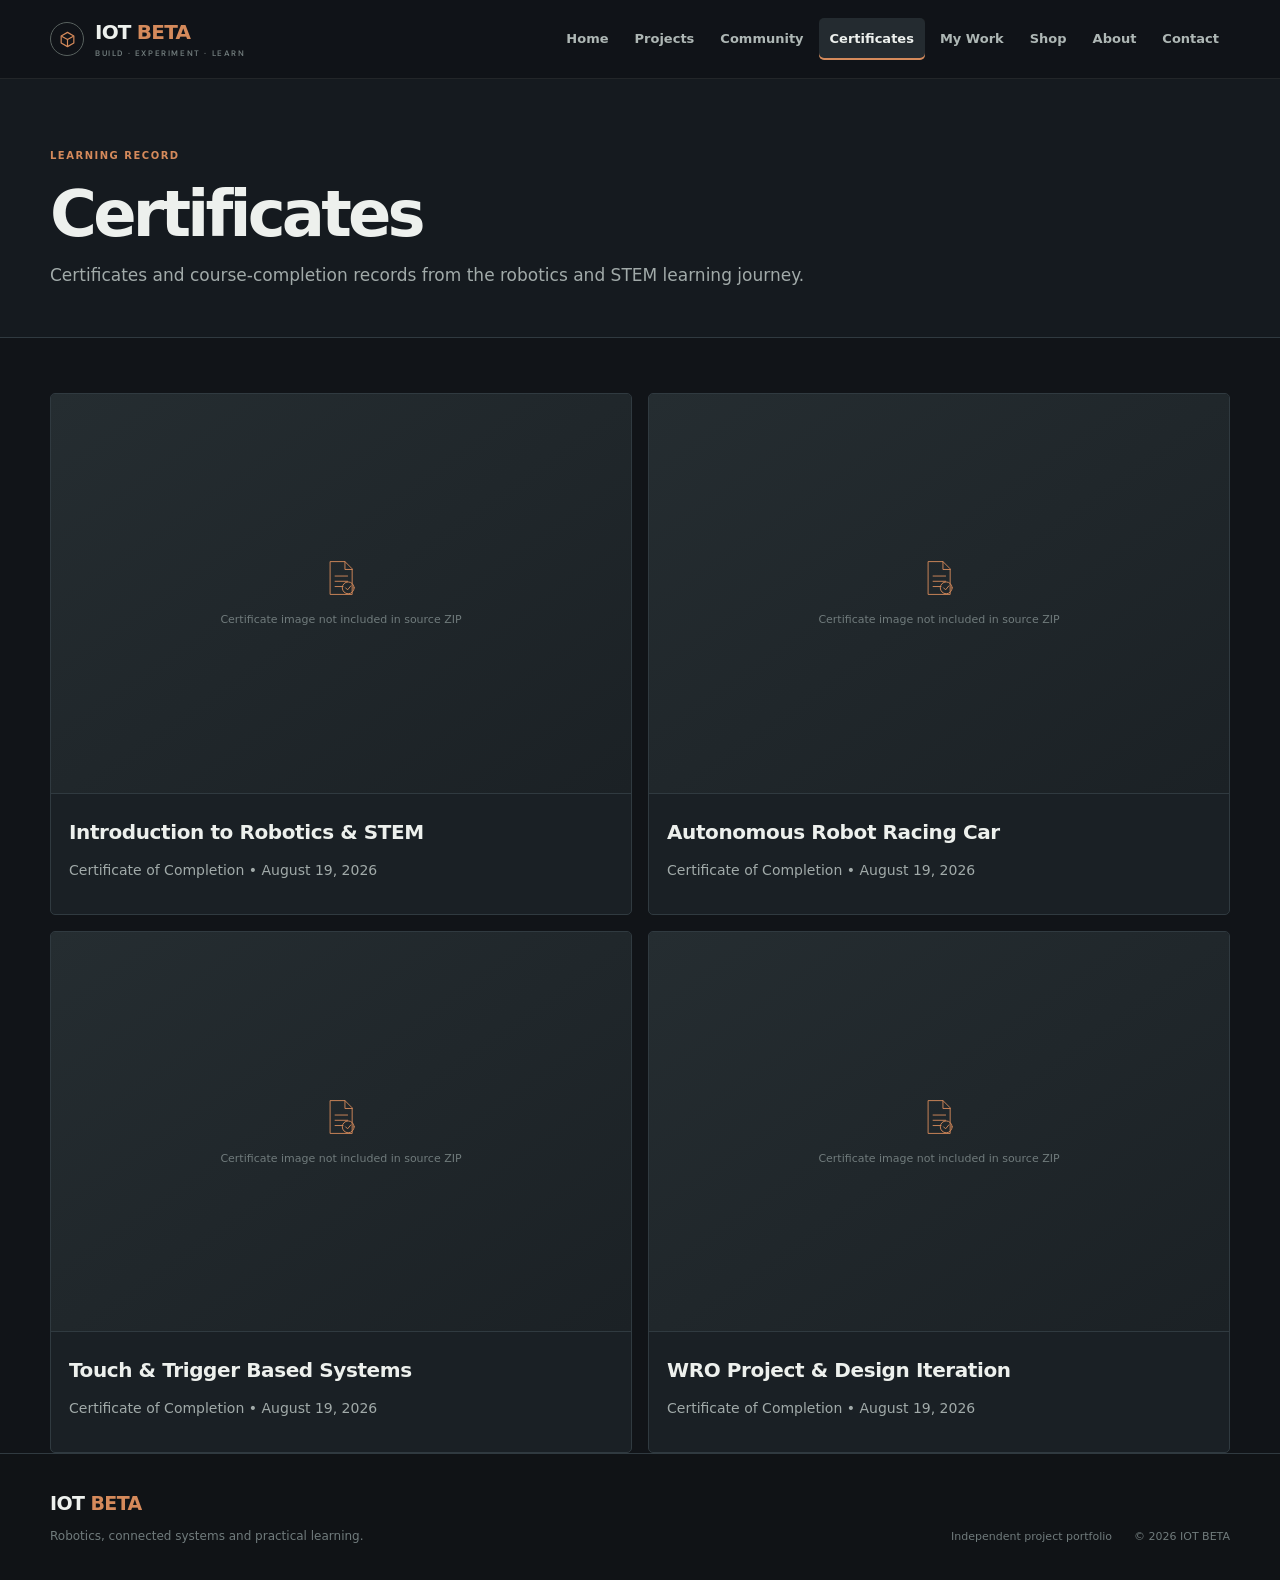
==== certificates.html @ 53822da5 "Add files via upload" ====
<!DOCTYPE html>

<html lang="en">
<head>
<meta charset="utf-8"/>
<meta content="width=device-width, initial-scale=1" name="viewport"/>
<meta content="#111418" name="theme-color"/>
<meta content="IOT BETA — robotics, IoT, STEM projects, community, certificates and project shop." name="description"/>
<meta content="dark" name="color-scheme"/>
<title>Certificates | IOT BETA</title>
<link href="https://fonts.googleapis.com" rel="preconnect"/>
<link crossorigin="" href="https://fonts.gstatic.com" rel="preconnect"/>
<link href="https://fonts.googleapis.com/css2?family=DM+Sans:wght@400;500;600;700&amp;family=Space+Grotesk:wght@500;600;700&amp;display=swap" rel="stylesheet"/>
<link href="style.css" rel="stylesheet"/>
</head>
<body>
<a class="skip-link" href="#main">Skip to content</a>
<header class="site-header">
<div class="container header-inner">
<a aria-label="IOT BETA home" class="brand" href="index.html"><span class="brand-mark"><svg aria-hidden="true" focusable="false" viewbox="0 0 24 24"><path d="M4 7.5 12 3l8 4.5v9L12 21l-8-4.5z"></path><path d="m4.5 7.8 7.5 4.3 7.5-4.3M12 12.1V21"></path></svg></span><span>IOT <b>BETA</b><small>BUILD · EXPERIMENT · LEARN</small></span></a>
<button aria-controls="primary-nav" aria-expanded="false" aria-label="Open navigation" class="menu-toggle" type="button"><span></span><span></span></button>
<nav aria-label="Main navigation" class="navlinks" id="primary-nav"><a href="index.html">Home</a><a href="projects.html">Projects</a><a href="community.html">Community</a><a aria-current="page" href="certificates.html">Certificates</a><a href="work.html">My Work</a><a href="shop.html">Shop</a><a href="about.html">About</a><a href="contact.html">Contact</a></nav>
</div>
</header>
<main id="main"><section class="pagehero"><div class="container"><span class="badge">Learning Record</span><h1>Certificates</h1><p class="lead">Certificates and course-completion records from the robotics and STEM learning journey.</p></div></section>
<section><div class="container"><div class="grid two"><article class="card cert"><div aria-label="Introduction to Robotics &amp; STEM certificate preview unavailable; add the original certificate image" class="certificate-placeholder" role="img"><svg aria-hidden="true" viewbox="0 0 64 64"><path d="M16 7h22l11 11v39H16zM38 7v12h11M23 29h19M23 37h19M23 45h12"></path><circle cx="43" cy="47" r="9"></circle><path d="m39 47 3 3 5-6"></path></svg><span>Certificate image not included in source ZIP</span></div><div class="cert-body"><h3>Introduction to Robotics &amp; STEM</h3><p>Certificate of Completion • August 19, 2026</p></div></article><article class="card cert"><div aria-label="Autonomous Robot Racing Car certificate preview unavailable; add the original certificate image" class="certificate-placeholder" role="img"><svg aria-hidden="true" viewbox="0 0 64 64"><path d="M16 7h22l11 11v39H16zM38 7v12h11M23 29h19M23 37h19M23 45h12"></path><circle cx="43" cy="47" r="9"></circle><path d="m39 47 3 3 5-6"></path></svg><span>Certificate image not included in source ZIP</span></div><div class="cert-body"><h3>Autonomous Robot Racing Car</h3><p>Certificate of Completion • August 19, 2026</p></div></article><article class="card cert"><div aria-label="Touch &amp; Trigger Based Systems certificate preview unavailable; add the original certificate image" class="certificate-placeholder" role="img"><svg aria-hidden="true" viewbox="0 0 64 64"><path d="M16 7h22l11 11v39H16zM38 7v12h11M23 29h19M23 37h19M23 45h12"></path><circle cx="43" cy="47" r="9"></circle><path d="m39 47 3 3 5-6"></path></svg><span>Certificate image not included in source ZIP</span></div><div class="cert-body"><h3>Touch &amp; Trigger Based Systems</h3><p>Certificate of Completion • August 19, 2026</p></div></article><article class="card cert"><div aria-label="WRO Project &amp; Design Iteration certificate preview unavailable; add the original certificate image" class="certificate-placeholder" role="img"><svg aria-hidden="true" viewbox="0 0 64 64"><path d="M16 7h22l11 11v39H16zM38 7v12h11M23 29h19M23 37h19M23 45h12"></path><circle cx="43" cy="47" r="9"></circle><path d="m39 47 3 3 5-6"></path></svg><span>Certificate image not included in source ZIP</span></div><div class="cert-body"><h3>WRO Project &amp; Design Iteration</h3><p>Certificate of Completion • August 19, 2026</p></div></article></div></div></section></main>
<footer class="site-footer"><div class="container footer-inner"><div><a class="footer-brand" href="index.html">IOT <b>BETA</b></a><p>Robotics, connected systems and practical learning.</p></div><div class="footer-meta"><span>Independent project portfolio</span><span>© <span data-year="">2026</span> IOT BETA</span></div></div></footer>
<script defer="" src="site.js"></script>
</body></html>
---- style.css ----
/* IOT BETA — deliberate, responsive engineering portfolio */
:root{--bg:#111418;--bg-soft:#171c21;--panel:#1b2127;--panel-2:#202830;--text:#edf0ed;--muted:#a1aaa9;--dim:#707b7c;--line:#303a40;--accent:#d58a5b;--accent-soft:#f0b18a;--max:1180px;--radius:8px;--shadow:0 18px 45px rgba(0,0,0,.16)}
*{box-sizing:border-box}html{scroll-behavior:smooth;scroll-padding-top:90px}body{margin:0;background:var(--bg);color:var(--text);font-family:ui-sans-serif,system-ui,-apple-system,BlinkMacSystemFont,'Segoe UI',sans-serif;font-size:16px;line-height:1.65;-webkit-font-smoothing:antialiased}a{color:inherit;text-decoration:none}button,input,textarea{font:inherit}svg{display:block}::selection{background:var(--accent);color:#17191b}.container{width:min(var(--max),calc(100% - 48px));margin-inline:auto}.skip-link{position:absolute;left:-999px;top:8px;background:var(--text);color:var(--bg);padding:10px 14px;z-index:100}.skip-link:focus{left:12px}.site-header{position:sticky;top:0;z-index:50;background:rgba(17,20,24,.96);border-bottom:1px solid rgba(255,255,255,.08)}.header-inner{min-height:78px;display:flex;align-items:center;justify-content:space-between;gap:28px}.brand{display:flex;align-items:center;gap:11px;font:700 20px/1 ui-sans-serif,system-ui,-apple-system,BlinkMacSystemFont,'Segoe UI',sans-serif;letter-spacing:-.8px;white-space:nowrap}.brand b,.footer-brand b{color:var(--accent);font-weight:700}.brand small{display:block;margin-top:7px;color:var(--dim);font:600 8px/1 'DM Sans',sans-serif;letter-spacing:1.6px}.brand-mark{width:34px;height:34px;border:1px solid #58615f;border-radius:50%;display:grid;place-items:center;color:var(--accent)}.brand-mark svg{width:19px;fill:none;stroke:currentColor;stroke-width:1.5;stroke-linejoin:round}.navlinks{display:flex;align-items:center;gap:4px}.navlinks a{font-size:13px;font-weight:600;color:#aeb7b5;padding:10px 11px;border-radius:5px;transition:color .18s,background .18s}.navlinks a:hover,.navlinks a[aria-current=page]{color:var(--text);background:#242b30}.navlinks a[aria-current=page]{box-shadow:inset 0 -2px var(--accent)}.menu-toggle{display:none;background:none;border:1px solid var(--line);border-radius:5px;width:42px;height:40px;padding:10px;cursor:pointer}.menu-toggle span{display:block;height:1px;background:var(--text);margin:5px 0}.home-hero{padding:88px 0 86px;border-bottom:1px solid var(--line);background:linear-gradient(110deg,#14191d 0%,#111418 65%)}.hero-layout{display:grid;grid-template-columns:minmax(0,1.2fr) minmax(330px,.8fr);gap:70px;align-items:center}.eyebrow{display:flex;align-items:center;gap:10px;color:var(--accent);font-size:10px;font-weight:700;letter-spacing:2px;margin:0 0 22px}.eyebrow-line{width:28px;height:1px;background:var(--accent)}h1,h2,h3,.brand,.footer-brand{font-family:ui-sans-serif,system-ui,-apple-system,BlinkMacSystemFont,'Segoe UI',sans-serif}h1{font-size:clamp(46px,6.1vw,76px);line-height:1.03;letter-spacing:-3.8px;margin:0 0 25px;font-weight:600}h1 em{font-style:normal;color:var(--accent)}h2{font-size:clamp(30px,3.5vw,43px);line-height:1.13;letter-spacing:-1.7px;margin:0 0 15px}h3{font-size:20px;line-height:1.25;letter-spacing:-.4px;margin:8px 0 10px}.lead{font-size:17px;color:var(--muted);max-width:660px;line-height:1.8;margin:0}.actions{display:flex;align-items:center;gap:25px;flex-wrap:wrap;margin-top:30px}.btn{display:inline-flex;align-items:center;justify-content:center;gap:13px;min-height:48px;padding:0 19px;background:var(--accent);color:#17191b;border:1px solid var(--accent);border-radius:4px;font-weight:700;font-size:13px;transition:transform .18s,background .18s}.btn:hover{background:var(--accent-soft);transform:translateY(-2px)}.btn svg,.text-link svg{width:17px;fill:none;stroke:currentColor;stroke-width:1.7;stroke-linecap:round;stroke-linejoin:round}.text-link{display:inline-flex;gap:10px;align-items:center;color:var(--text);font-size:13px;font-weight:700;border-bottom:1px solid #69716f;padding:8px 0}.text-link span{color:var(--accent)}.hero-footnote{display:flex;align-items:center;gap:9px;color:var(--dim);font-size:11px;margin-top:42px}.status-dot{width:6px;height:6px;background:#8da98e;border-radius:50%;box-shadow:0 0 0 4px #8da98e18}.hero-panel{border:1px solid #394248;background:#171d22;padding:19px 22px 20px;min-height:340px;box-shadow:var(--shadow)}.panel-top,.feature-top{display:flex;justify-content:space-between;color:var(--dim);font-size:9px;font-weight:700;letter-spacing:1.4px}.circuit-art{height:220px;display:grid;place-items:center;color:#8d9a96;border-bottom:1px solid var(--line)}.circuit-art svg{width:100%;max-height:205px}.panel-bottom{display:flex;justify-content:space-between;align-items:end;padding-top:17px}.panel-label{display:block;color:var(--dim);font-size:9px;letter-spacing:1.5px;margin-bottom:4px}.panel-bottom strong{font:600 17px ui-sans-serif,system-ui,-apple-system,BlinkMacSystemFont,'Segoe UI',sans-serif}.panel-index{font-size:11px;color:var(--accent)}.panel-tags,.tag-row{display:flex;gap:7px;flex-wrap:wrap;margin-top:14px}.panel-tags span,.tag-row span{font-size:10px;color:#b5bfba;border:1px solid #394248;padding:4px 8px;border-radius:3px}.section-block{padding:82px 0}.section-muted{background:#171c21;border-block:1px solid rgba(255,255,255,.05)}.section-heading{display:flex;justify-content:space-between;align-items:end;gap:30px;margin-bottom:32px}.section-heading .eyebrow{margin-bottom:13px}.section-intro{max-width:430px;color:var(--muted);font-size:14px;margin:0 0 4px}.focus-grid{display:grid;grid-template-columns:repeat(4,1fr);border:1px solid var(--line)}.focus-item{position:relative;min-height:225px;padding:25px 23px;border-right:1px solid var(--line)}.focus-item:last-child{border-right:0}.item-number{position:absolute;top:22px;right:22px;color:var(--dim);font-size:10px}.line-icon{width:37px;height:37px;display:grid;place-items:center;color:var(--accent);margin:10px 0 22px}.line-icon svg{width:29px;fill:none;stroke:currentColor;stroke-width:1.3;stroke-linejoin:round;stroke-linecap:round}.focus-item p,.feature-card p{color:var(--muted);font-size:13px;margin:0;line-height:1.75}.feature-grid{display:grid;grid-template-columns:repeat(3,1fr);gap:17px}.feature-card{padding:19px;border:1px solid var(--line);background:#1a2025;min-width:0}.feature-graphic{height:150px;display:grid;place-items:center;margin:17px 0;background:#20282d;border:1px solid #303a40;color:#9ca9a2}.feature-graphic svg{width:80%;height:125px;fill:none;stroke:currentColor;stroke-width:1.5;stroke-linecap:round;stroke-linejoin:round}.graphic-notice{color:#c08e6e}.graphic-plant{color:#9eaa8b}.feature-card h3{margin-bottom:8px}.tag-row{margin-top:18px}.closing-band{padding:66px 0;background:#252b2d;border-block:1px solid #394144}.closing-inner{display:flex;align-items:center;justify-content:space-between;gap:30px}.closing-inner .eyebrow{margin-bottom:12px}.closing-inner h2{font-size:clamp(28px,3vw,38px)}.closing-inner p:not(.eyebrow){color:#b6bfba;margin:0}.btn-light{flex-shrink:0}.pagehero{padding:62px 0 46px;border-bottom:1px solid var(--line);background:#151a1f}.pagehero .container{max-width:var(--max)}.pagehero .badge{display:inline-block;color:var(--accent);font-size:10px;font-weight:700;letter-spacing:1.5px;text-transform:uppercase;margin-bottom:17px}.pagehero h1{font-size:clamp(42px,5vw,64px);margin-bottom:13px}.pagehero .lead{max-width:760px}.pagehero+section{padding-top:55px}.grid{display:grid;grid-template-columns:repeat(3,minmax(0,1fr));gap:16px}.grid.two{grid-template-columns:repeat(2,minmax(0,1fr))}.grid.four{grid-template-columns:repeat(4,minmax(0,1fr))}.card{background:#1a2025;border:1px solid var(--line);border-radius:5px;padding:23px;min-width:0;box-shadow:none}.card h2{font-size:25px}.card p{color:var(--muted);font-size:14px}.card .icon{margin:0 0 12px}.card .tag{display:inline-block;color:#c7a18a;border:1px solid #5a4538;padding:4px 8px;border-radius:3px;font-size:10px;margin:4px 4px 0 0}.project{display:flex;flex-direction:column;min-height:100%}.project .spacer{flex:1}.mt{margin-top:22px}.notice{padding:15px 18px;border-left:2px solid var(--accent);background:#1b2226;color:#bdc5c0;font-size:13px}.price{font-size:25px;font-weight:700;color:var(--accent);margin:12px 0}.cert{overflow:hidden;padding:0}.cert img{display:block;width:100%;aspect-ratio:1.45;object-fit:cover;background:#252b2e;border-bottom:1px solid var(--line)}.cert-body{padding:18px}.timeline{border-left:1px solid #59625f;margin-left:8px;padding-left:26px}.timeline .item{position:relative;margin:0 0 30px}.timeline .item:before{content:"";position:absolute;left:-31px;top:8px;width:8px;height:8px;border-radius:50%;background:var(--accent);box-shadow:0 0 0 5px #d58a5b18}.timeline .item p{color:var(--muted);max-width:780px}.project-tools{display:grid;grid-template-columns:160px minmax(180px,1fr) auto;align-items:center;gap:14px;margin:0 0 22px}.project-tools label{font:600 14px ui-sans-serif,system-ui,-apple-system,BlinkMacSystemFont,'Segoe UI',sans-serif}.project-tools input,input,textarea,select{width:100%;padding:12px 13px;border-radius:4px;border:1px solid #3a4449;background:#151b20;color:var(--text);font:inherit;outline:none}.project-tools input:focus,input:focus,textarea:focus,select:focus{border-color:var(--accent);box-shadow:0 0 0 2px #d58a5b20}.project-tools span{color:var(--dim);font-size:11px;white-space:nowrap}form{display:grid;gap:13px}textarea{min-height:140px;resize:vertical}form .btn{cursor:pointer;justify-self:start}.small{font-size:12px;color:var(--dim)}.center{text-align:center}.site-footer{border-top:1px solid var(--line);padding:34px 0;background:#101316}.footer-inner{display:flex;justify-content:space-between;align-items:end;gap:25px}.footer-brand{font-size:19px;font-weight:700;letter-spacing:-.6px}.site-footer p{color:var(--dim);font-size:12px;margin:7px 0 0}.footer-meta{display:flex;gap:22px;color:var(--dim);font-size:11px}.empty-state{grid-column:1/-1;padding:30px;text-align:center;color:var(--muted);border:1px dashed var(--line)}
@media(max-width:1000px){.navlinks{gap:0}.navlinks a{padding:9px 8px;font-size:12px}.hero-layout{gap:38px}.focus-grid{grid-template-columns:repeat(2,1fr)}.focus-item:nth-child(2){border-right:0}.focus-item:nth-child(-n+2){border-bottom:1px solid var(--line)}}
@media(max-width:760px){.container{width:min(var(--max),calc(100% - 36px))}.header-inner{min-height:68px}.menu-toggle{display:block}.navlinks{display:none;position:absolute;top:68px;left:0;right:0;padding:12px 18px 18px;background:#151a1f;border-bottom:1px solid var(--line);grid-template-columns:repeat(2,1fr);gap:4px}.navlinks.is-open{display:grid}.navlinks a{padding:12px;font-size:13px}.home-hero{padding:65px 0}.hero-layout{grid-template-columns:1fr;gap:42px}.hero-panel{min-height:300px}.circuit-art{height:185px}.section-block{padding:62px 0}.section-heading{align-items:start;flex-direction:column;gap:13px}.feature-grid{grid-template-columns:1fr 1fr}.feature-card:last-child{grid-column:1/-1}.pagehero{padding:48px 0 36px}.grid,.grid.two{grid-template-columns:repeat(2,minmax(0,1fr))}.grid.four{grid-template-columns:repeat(2,minmax(0,1fr))}.project-tools{grid-template-columns:1fr auto}.project-tools label{grid-column:1/-1}.closing-inner{align-items:flex-start;flex-direction:column}.footer-inner{align-items:flex-start;flex-direction:column}.footer-meta{flex-wrap:wrap;gap:10px 18px}}
@media(max-width:520px){h1{letter-spacing:-2.5px}.lead{font-size:15px}.actions{align-items:flex-start;flex-direction:column;gap:14px}.hero-footnote{margin-top:30px}.focus-grid{grid-template-columns:1fr}.focus-item{min-height:unset;border-right:0;border-bottom:1px solid var(--line)!important;padding:20px}.focus-item:last-child{border-bottom:0!important}.line-icon{margin:3px 0 14px}.feature-grid{grid-template-columns:1fr}.feature-card:last-child{grid-column:auto}.grid,.grid.two,.grid.four{grid-template-columns:1fr}.card{padding:19px}.pagehero h1{font-size:42px}.project-tools{grid-template-columns:1fr}.project-tools label{grid-column:auto}.project-tools span{white-space:normal}.footer-meta{flex-direction:column;gap:4px}}
@media(prefers-reduced-motion:reduce){*,*::before,*::after{scroll-behavior:auto!important;transition:none!important;animation:none!important}}

.external-arrow{width:15px;height:15px;fill:none;stroke:currentColor;stroke-width:1.5;stroke-linecap:round;stroke-linejoin:round}.certificate-placeholder{aspect-ratio:1.45;display:flex;flex-direction:column;align-items:center;justify-content:center;gap:12px;background:linear-gradient(145deg,#252d31,#1b2125);border-bottom:1px solid var(--line);color:var(--dim);font-size:11px;text-align:center;padding:20px}.certificate-placeholder svg{width:42px;fill:none;stroke:var(--accent);stroke-width:1.4;stroke-linecap:round;stroke-linejoin:round}
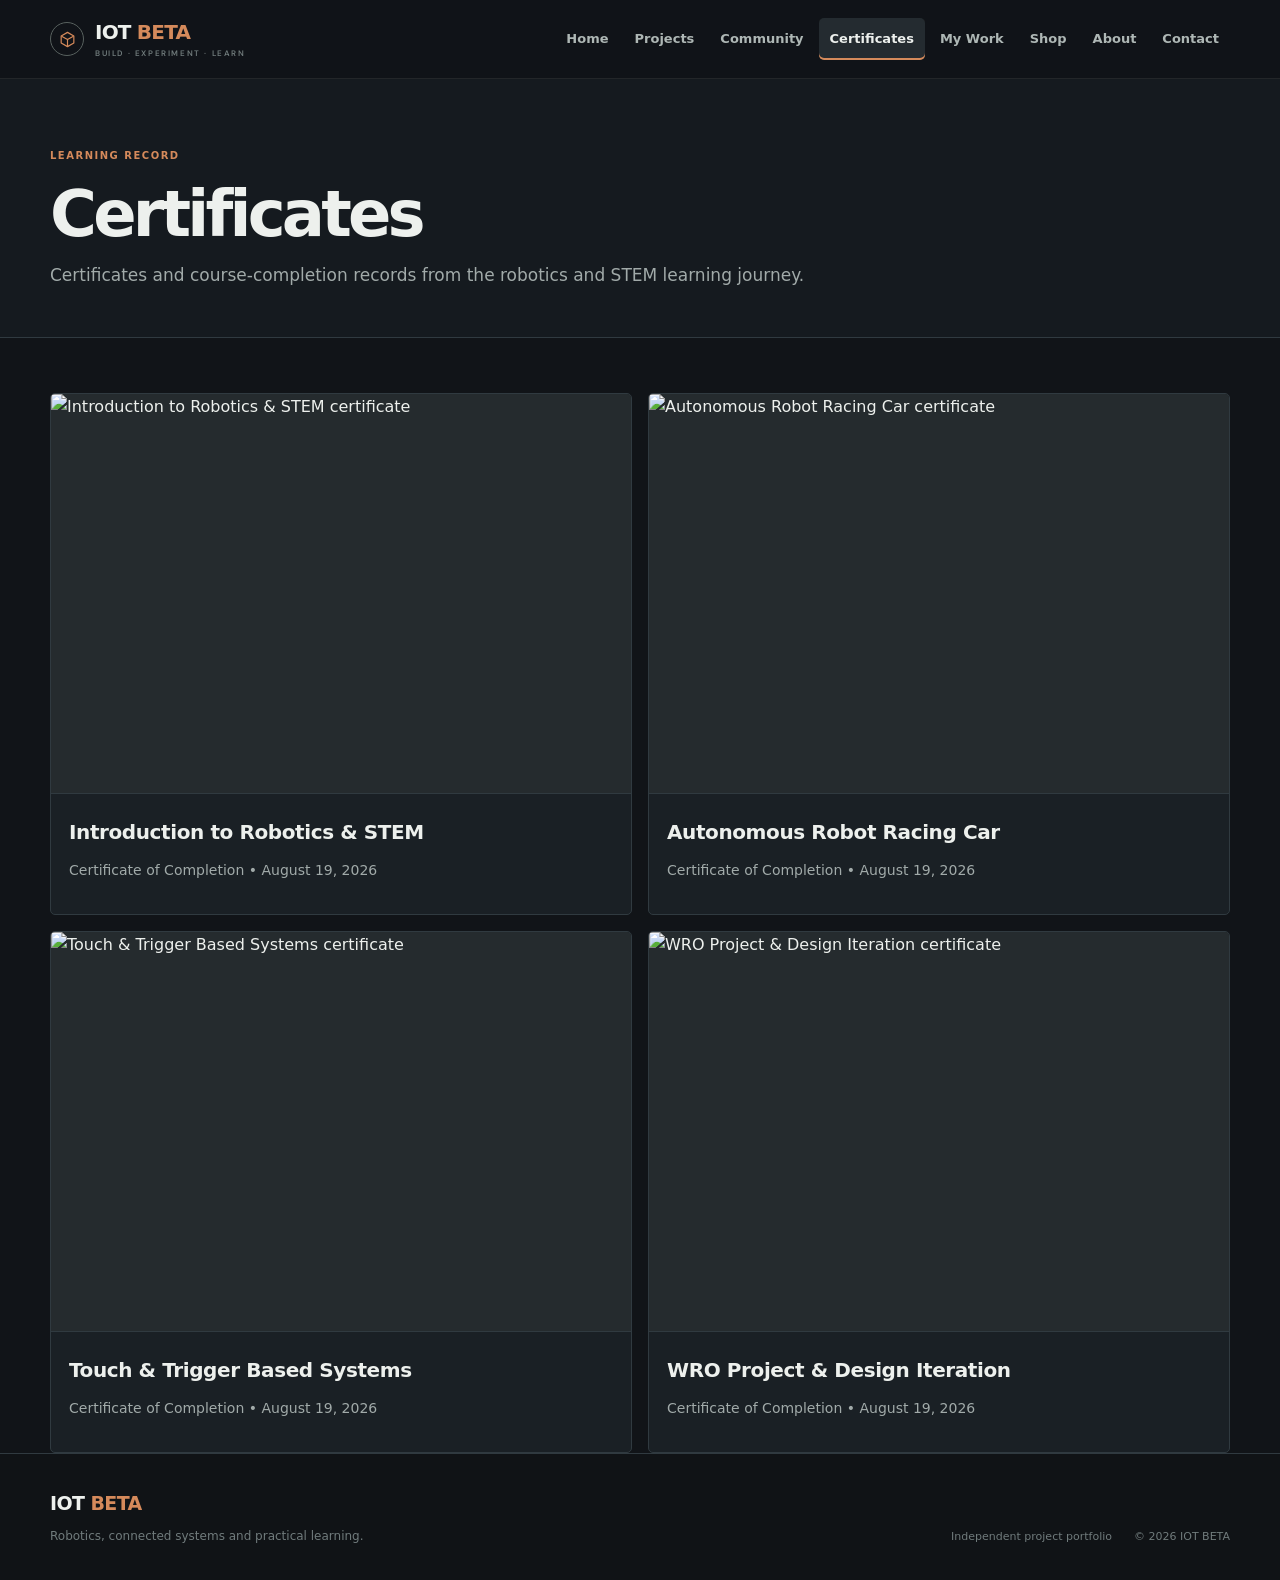
==== commit 8db27f3a: "Enhance certificates section with images and layout Added certificate images and updated the layout " ====
--- a/certificates.html
+++ b/certificates.html
@@ -23,7 +23,7 @@
 </div>
 </header>
 <main id="main"><section class="pagehero"><div class="container"><span class="badge">Learning Record</span><h1>Certificates</h1><p class="lead">Certificates and course-completion records from the robotics and STEM learning journey.</p></div></section>
-<section><div class="container"><div class="grid two"><article class="card cert"><div aria-label="Introduction to Robotics &amp; STEM certificate preview unavailable; add the original certificate image" class="certificate-placeholder" role="img"><svg aria-hidden="true" viewbox="0 0 64 64"><path d="M16 7h22l11 11v39H16zM38 7v12h11M23 29h19M23 37h19M23 45h12"></path><circle cx="43" cy="47" r="9"></circle><path d="m39 47 3 3 5-6"></path></svg><span>Certificate image not included in source ZIP</span></div><div class="cert-body"><h3>Introduction to Robotics &amp; STEM</h3><p>Certificate of Completion • August 19, 2026</p></div></article><article class="card cert"><div aria-label="Autonomous Robot Racing Car certificate preview unavailable; add the original certificate image" class="certificate-placeholder" role="img"><svg aria-hidden="true" viewbox="0 0 64 64"><path d="M16 7h22l11 11v39H16zM38 7v12h11M23 29h19M23 37h19M23 45h12"></path><circle cx="43" cy="47" r="9"></circle><path d="m39 47 3 3 5-6"></path></svg><span>Certificate image not included in source ZIP</span></div><div class="cert-body"><h3>Autonomous Robot Racing Car</h3><p>Certificate of Completion • August 19, 2026</p></div></article><article class="card cert"><div aria-label="Touch &amp; Trigger Based Systems certificate preview unavailable; add the original certificate image" class="certificate-placeholder" role="img"><svg aria-hidden="true" viewbox="0 0 64 64"><path d="M16 7h22l11 11v39H16zM38 7v12h11M23 29h19M23 37h19M23 45h12"></path><circle cx="43" cy="47" r="9"></circle><path d="m39 47 3 3 5-6"></path></svg><span>Certificate image not included in source ZIP</span></div><div class="cert-body"><h3>Touch &amp; Trigger Based Systems</h3><p>Certificate of Completion • August 19, 2026</p></div></article><article class="card cert"><div aria-label="WRO Project &amp; Design Iteration certificate preview unavailable; add the original certificate image" class="certificate-placeholder" role="img"><svg aria-hidden="true" viewbox="0 0 64 64"><path d="M16 7h22l11 11v39H16zM38 7v12h11M23 29h19M23 37h19M23 45h12"></path><circle cx="43" cy="47" r="9"></circle><path d="m39 47 3 3 5-6"></path></svg><span>Certificate image not included in source ZIP</span></div><div class="cert-body"><h3>WRO Project &amp; Design Iteration</h3><p>Certificate of Completion • August 19, 2026</p></div></article></div></div></section></main>
+<section><div class="container"><div class="grid two"><article class="card cert"><img src="https://i.ibb.co/1tv5QCsS/introduction-robotics-stem.png" alt="Introduction to Robotics & STEM certificate" loading="lazy" decoding="async"><div class="cert-body"><h3>Introduction to Robotics &amp; STEM</h3><p>Certificate of Completion • August 19, 2026</p></div></article><article class="card cert"><img src="https://i.ibb.co/zHDYmTb8/autonomous-robot-racing-car.png" alt="Autonomous Robot Racing Car certificate" loading="lazy" decoding="async"><div class="cert-body"><h3>Autonomous Robot Racing Car</h3><p>Certificate of Completion • August 19, 2026</p></div></article><article class="card cert"><img src="https://i.ibb.co/RpLSJWmG/touch-trigger-systems.png" alt="Touch & Trigger Based Systems certificate" loading="lazy" decoding="async"><div class="cert-body"><h3>Touch &amp; Trigger Based Systems</h3><p>Certificate of Completion • August 19, 2026</p></div></article><article class="card cert"><img src="https://i.ibb.co/ym2Ht34c/wro-project-design-iteration.png" alt="WRO Project & Design Iteration certificate" loading="lazy" decoding="async"><div class="cert-body"><h3>WRO Project &amp; Design Iteration</h3><p>Certificate of Completion • August 19, 2026</p></div></article></div></div></section></main>
 <footer class="site-footer"><div class="container footer-inner"><div><a class="footer-brand" href="index.html">IOT <b>BETA</b></a><p>Robotics, connected systems and practical learning.</p></div><div class="footer-meta"><span>Independent project portfolio</span><span>© <span data-year="">2026</span> IOT BETA</span></div></div></footer>
 <script defer="" src="site.js"></script>
-</body></html>+</body></html>
